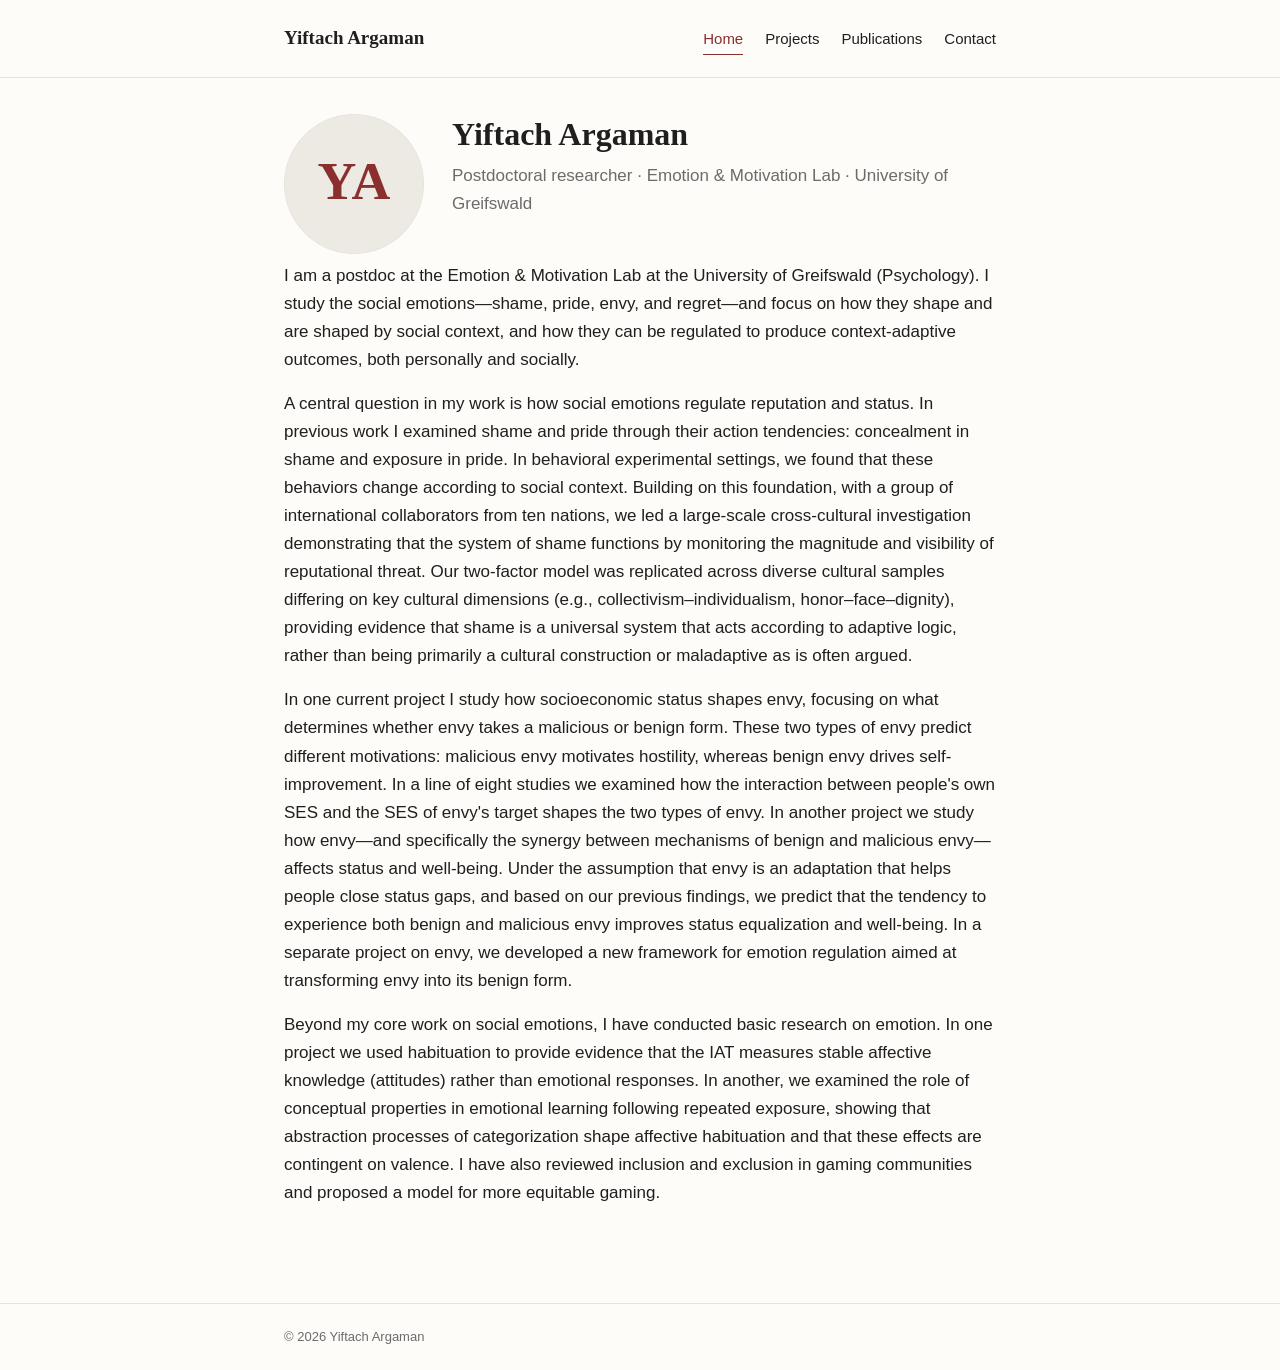
==== index.html @ 31ff94ba "Add files via upload" ====
<!doctype html>
<html lang="en">
<head>
<meta charset="utf-8">
<meta name="viewport" content="width=device-width, initial-scale=1">
<title>Yiftach Argaman</title>
<meta name="description" content="Yiftach Argaman — postdoctoral researcher in social emotions at the University of Greifswald.">
<link rel="stylesheet" href="styles.css">
</head>
<body>
<header class="site">
  <div class="container">
    <nav class="site">
      <span class="name">Yiftach Argaman</span>
      <a href="index.html" class="active">Home</a>
      <a href="projects.html">Projects</a>
      <a href="publications.html">Publications</a>
      <a href="contact.html">Contact</a>
    </nav>
  </div>
</header>

<main>
  <div class="container">
    <div class="hero">
      <img class="photo" src="profile.svg" alt="Yiftach Argaman">
      <div class="intro">
        <h1>Yiftach Argaman</h1>
        <p class="tagline">Postdoctoral researcher · Emotion &amp; Motivation Lab · University of Greifswald</p>
      </div>
    </div>

    <p>I am a postdoc at the Emotion &amp; Motivation Lab at the University of Greifswald (Psychology). I study the social emotions—shame, pride, envy, and regret—and focus on how they shape and are shaped by social context, and how they can be regulated to produce context-adaptive outcomes, both personally and socially.</p>

    <p>A central question in my work is how social emotions regulate reputation and status. In previous work I examined shame and pride through their action tendencies: concealment in shame and exposure in pride. In behavioral experimental settings, we found that these behaviors change according to social context. Building on this foundation, with a group of international collaborators from ten nations, we led a large-scale cross-cultural investigation demonstrating that the system of shame functions by monitoring the magnitude and visibility of reputational threat. Our two-factor model was replicated across diverse cultural samples differing on key cultural dimensions (e.g., collectivism–individualism, honor–face–dignity), providing evidence that shame is a universal system that acts according to adaptive logic, rather than being primarily a cultural construction or maladaptive as is often argued.</p>

    <p>In one current project I study how socioeconomic status shapes envy, focusing on what determines whether envy takes a malicious or benign form. These two types of envy predict different motivations: malicious envy motivates hostility, whereas benign envy drives self-improvement. In a line of eight studies we examined how the interaction between people's own SES and the SES of envy's target shapes the two types of envy. In another project we study how envy—and specifically the synergy between mechanisms of benign and malicious envy—affects status and well-being. Under the assumption that envy is an adaptation that helps people close status gaps, and based on our previous findings, we predict that the tendency to experience both benign and malicious envy improves status equalization and well-being. In a separate project on envy, we developed a new framework for emotion regulation aimed at transforming envy into its benign form.</p>

    <p>Beyond my core work on social emotions, I have conducted basic research on emotion. In one project we used habituation to provide evidence that the IAT measures stable affective knowledge (attitudes) rather than emotional responses. In another, we examined the role of conceptual properties in emotional learning following repeated exposure, showing that abstraction processes of categorization shape affective habituation and that these effects are contingent on valence. I have also reviewed inclusion and exclusion in gaming communities and proposed a model for more equitable gaming.</p>
  </div>
</main>

<footer class="site">
  <div class="container">© <span id="year"></span> Yiftach Argaman</div>
</footer>
<script>document.getElementById('year').textContent = new Date().getFullYear();</script>
</body>
</html>
---- styles.css ----
:root {
  --text: #1f1f1f;
  --muted: #6b6b6b;
  --accent: #8b2e2e;
  --bg: #fdfcf9;
  --rule: #e6e3dc;
  --max: 760px;
}

* { box-sizing: border-box; }
html { -webkit-text-size-adjust: 100%; }
body {
  margin: 0;
  font-family: -apple-system, BlinkMacSystemFont, "Segoe UI", "Helvetica Neue", Arial, sans-serif;
  font-size: 17px;
  line-height: 1.65;
  color: var(--text);
  background: var(--bg);
}

header.site { border-bottom: 1px solid var(--rule); }
.container { max-width: var(--max); margin: 0 auto; padding: 0 24px; }

nav.site {
  display: flex;
  flex-wrap: wrap;
  gap: 22px;
  padding: 22px 0;
  align-items: baseline;
}
nav.site .name {
  font-family: Georgia, "Times New Roman", serif;
  font-weight: 600;
  font-size: 19px;
  margin-right: auto;
}
nav.site a {
  color: var(--text);
  text-decoration: none;
  border-bottom: 1px solid transparent;
  padding-bottom: 2px;
  font-size: 15px;
}
nav.site a:hover, nav.site a.active {
  border-bottom-color: var(--accent);
  color: var(--accent);
}

main { padding: 36px 0 80px; }

h1, h2, h3 {
  font-family: Georgia, "Times New Roman", serif;
  font-weight: 600;
  color: var(--text);
}
h1 { font-size: 32px; line-height: 1.25; margin: 0 0 8px; }
h2 { font-size: 22px; margin: 36px 0 12px; }
h3 { font-size: 18px; margin: 24px 0 6px; }
.tagline { color: var(--muted); margin: 0 0 28px; font-size: 17px; }
p { margin: 0 0 16px; }

a {
  color: var(--accent);
  text-decoration: none;
  border-bottom: 1px solid rgba(139, 46, 46, 0.25);
}
a:hover { border-bottom-color: var(--accent); }

/* Home hero */
.hero {
  display: flex;
  gap: 28px;
  align-items: flex-start;
  margin-bottom: 8px;
}
.hero .photo {
  flex: 0 0 140px;
  width: 140px;
  height: 140px;
  border-radius: 50%;
  object-fit: cover;
  background: #eceae3;
  border: 1px solid var(--rule);
  display: block;
}
.hero .intro { flex: 1; min-width: 0; }

@media (max-width: 560px) {
  .hero { flex-direction: column; }
  .hero .photo { width: 120px; height: 120px; flex: 0 0 auto; }
  h1 { font-size: 26px; }
  body { font-size: 16px; }
}

/* Publications */
.pub-list { list-style: none; padding: 0; margin: 0; }
.pub-list li { padding: 18px 0; border-bottom: 1px solid var(--rule); }
.pub-list li:last-child { border-bottom: 0; }
.pub-links { font-size: 14px; margin-top: 6px; }
.pub-links a { margin-right: 14px; }
.year-tag {
  display: inline-block;
  font-size: 12px;
  letter-spacing: 0.05em;
  text-transform: uppercase;
  color: var(--muted);
  margin-bottom: 4px;
}

/* Projects */
.project { padding: 16px 0; border-bottom: 1px solid var(--rule); }
.project:last-child { border-bottom: 0; }
.project h3 { margin: 0 0 4px; }
.project p { margin: 0; }

footer.site {
  border-top: 1px solid var(--rule);
  padding: 22px 0;
  font-size: 13px;
  color: var(--muted);
}
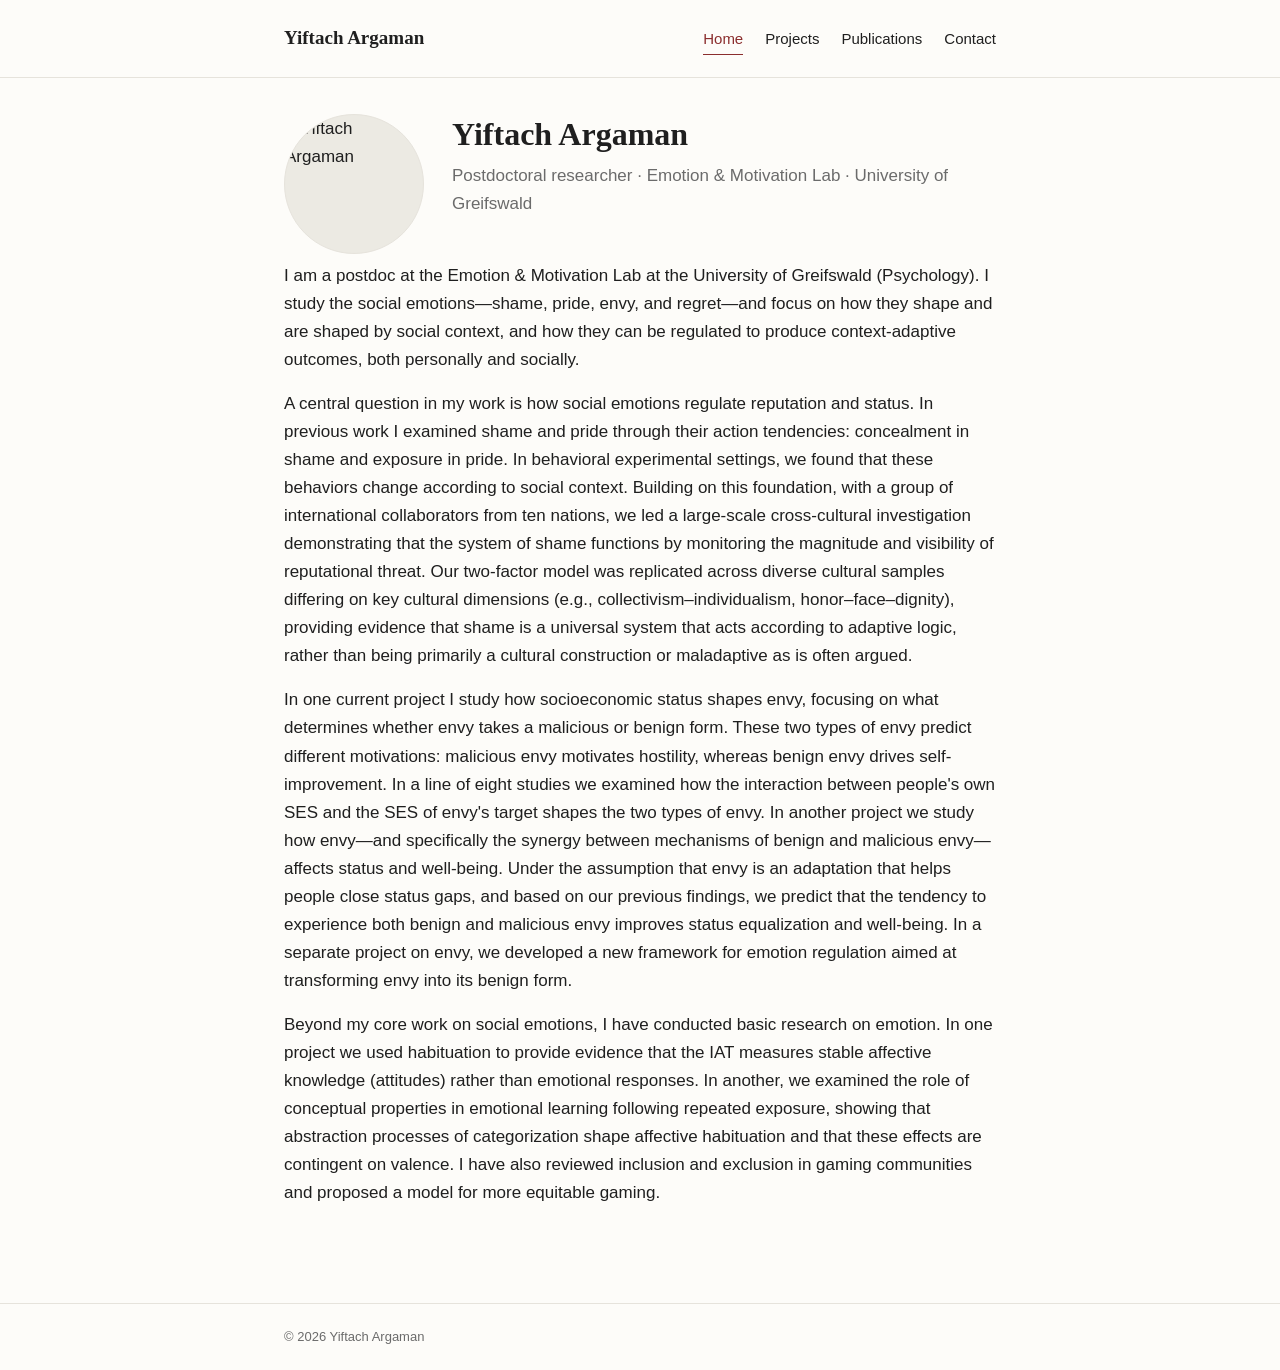
==== commit c934eee8: "Add files via upload" ====
--- a/index.html
+++ b/index.html
@@ -23,7 +23,7 @@
 <main>
   <div class="container">
     <div class="hero">
-      <img class="photo" src="profile.svg" alt="Yiftach Argaman">
+      <img class="photo" src="profile.jpg" alt="Yiftach Argaman">
       <div class="intro">
         <h1>Yiftach Argaman</h1>
         <p class="tagline">Postdoctoral researcher · Emotion &amp; Motivation Lab · University of Greifswald</p>
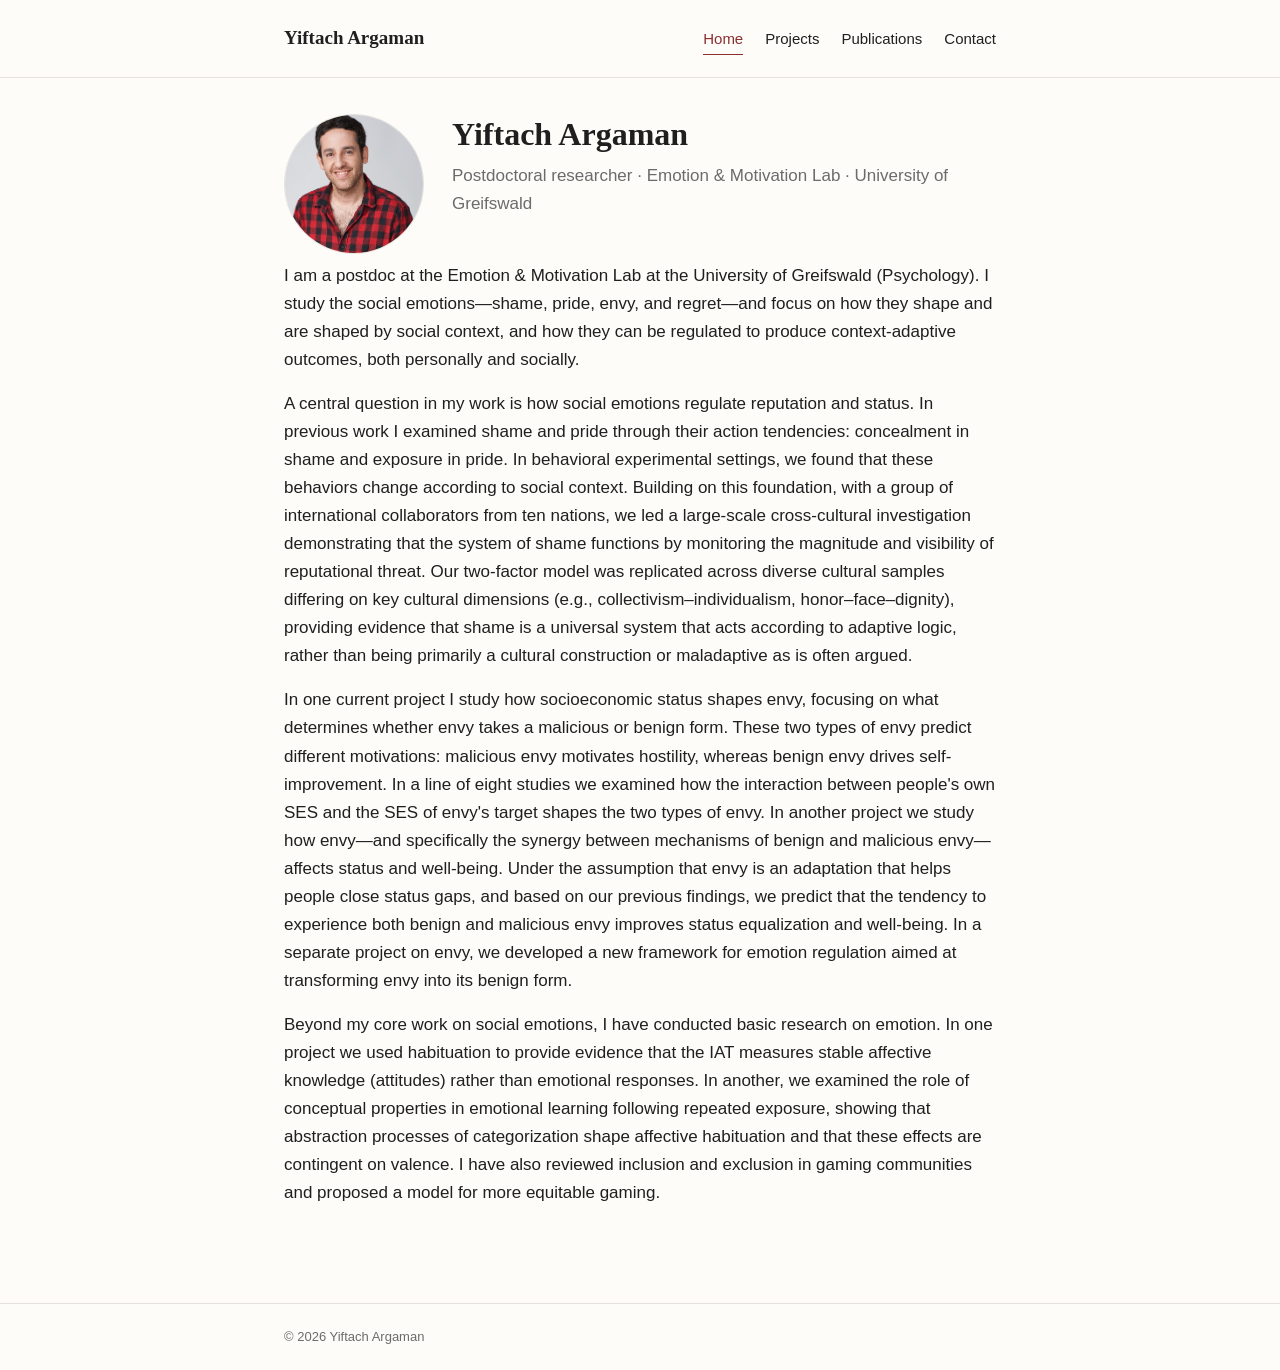
==== commit 0259ac6e: "Update index.html" ====
--- a/index.html
+++ b/index.html
@@ -23,7 +23,7 @@
 <main>
   <div class="container">
     <div class="hero">
-      <img class="photo" src="profile.jpg" alt="Yiftach Argaman">
+      <img class="photo" src="profile.jpeg" alt="Yiftach Argaman">
       <div class="intro">
         <h1>Yiftach Argaman</h1>
         <p class="tagline">Postdoctoral researcher · Emotion &amp; Motivation Lab · University of Greifswald</p>
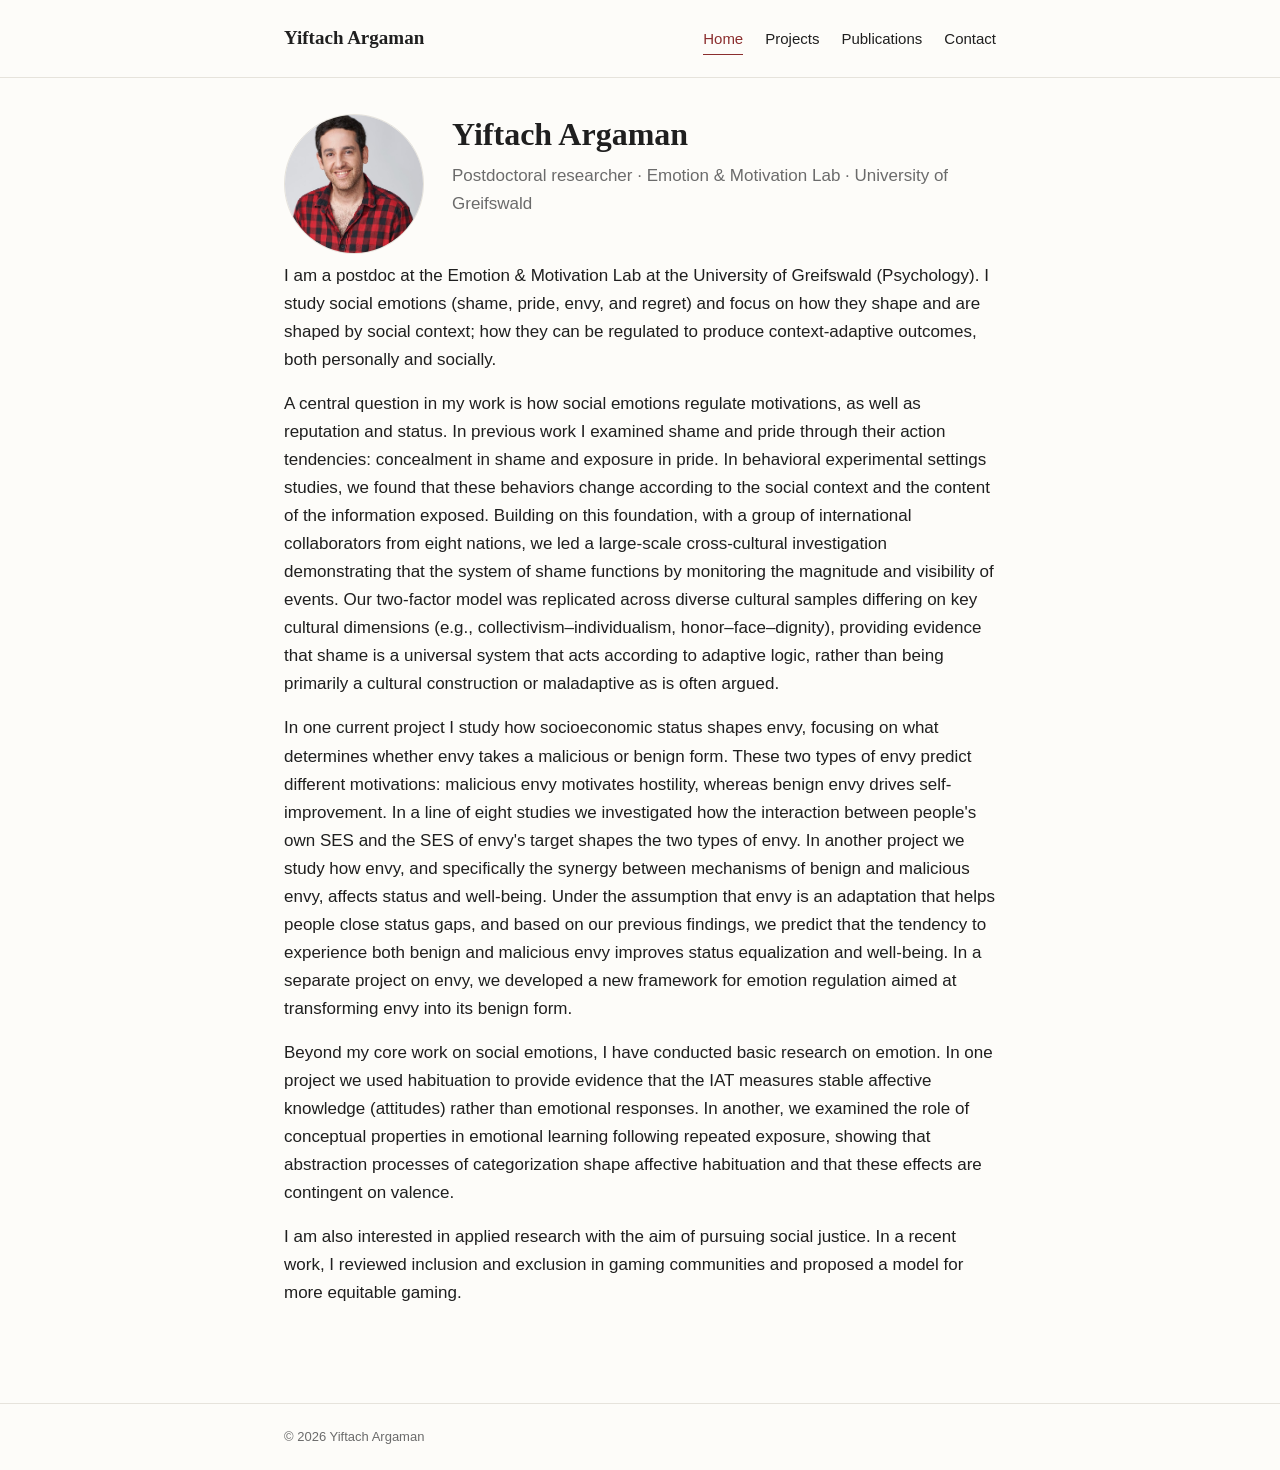
==== commit 138efe31: "Update index.html" ====
--- a/index.html
+++ b/index.html
@@ -30,13 +30,15 @@
       </div>
     </div>
 
-    <p>I am a postdoc at the Emotion &amp; Motivation Lab at the University of Greifswald (Psychology). I study the social emotions—shame, pride, envy, and regret—and focus on how they shape and are shaped by social context, and how they can be regulated to produce context-adaptive outcomes, both personally and socially.</p>
+    <p>I am a postdoc at the Emotion &amp; Motivation Lab at the University of Greifswald (Psychology). I study social emotions (shame, pride, envy, and regret) and focus on how they shape and are shaped by social context; how they can be regulated to produce context-adaptive outcomes, both personally and socially.</p>
 
-    <p>A central question in my work is how social emotions regulate reputation and status. In previous work I examined shame and pride through their action tendencies: concealment in shame and exposure in pride. In behavioral experimental settings, we found that these behaviors change according to social context. Building on this foundation, with a group of international collaborators from ten nations, we led a large-scale cross-cultural investigation demonstrating that the system of shame functions by monitoring the magnitude and visibility of reputational threat. Our two-factor model was replicated across diverse cultural samples differing on key cultural dimensions (e.g., collectivism–individualism, honor–face–dignity), providing evidence that shame is a universal system that acts according to adaptive logic, rather than being primarily a cultural construction or maladaptive as is often argued.</p>
+    <p>A central question in my work is how social emotions regulate motivations, as well as reputation and status. In previous work I examined shame and pride through their action tendencies: concealment in shame and exposure in pride. In behavioral experimental settings studies, we found that these behaviors change according to the social context and the content of the information exposed. Building on this foundation, with a group of international collaborators from eight nations, we led a large-scale cross-cultural investigation demonstrating that the system of shame functions by monitoring the magnitude and visibility of events. Our two-factor model was replicated across diverse cultural samples differing on key cultural dimensions (e.g., collectivism–individualism, honor–face–dignity), providing evidence that shame is a universal system that acts according to adaptive logic, rather than being primarily a cultural construction or maladaptive as is often argued.</p>
 
-    <p>In one current project I study how socioeconomic status shapes envy, focusing on what determines whether envy takes a malicious or benign form. These two types of envy predict different motivations: malicious envy motivates hostility, whereas benign envy drives self-improvement. In a line of eight studies we examined how the interaction between people's own SES and the SES of envy's target shapes the two types of envy. In another project we study how envy—and specifically the synergy between mechanisms of benign and malicious envy—affects status and well-being. Under the assumption that envy is an adaptation that helps people close status gaps, and based on our previous findings, we predict that the tendency to experience both benign and malicious envy improves status equalization and well-being. In a separate project on envy, we developed a new framework for emotion regulation aimed at transforming envy into its benign form.</p>
+    <p>In one current project I study how socioeconomic status shapes envy, focusing on what determines whether envy takes a malicious or benign form. These two types of envy predict different motivations: malicious envy motivates hostility, whereas benign envy drives self-improvement. In a line of eight studies we investigated how the interaction between people's own SES and the SES of envy's target shapes the two types of envy. In another project we study how envy, and specifically the synergy between mechanisms of benign and malicious envy, affects status and well-being. Under the assumption that envy is an adaptation that helps people close status gaps, and based on our previous findings, we predict that the tendency to experience both benign and malicious envy improves status equalization and well-being. In a separate project on envy, we developed a new framework for emotion regulation aimed at transforming envy into its benign form.</p>
 
-    <p>Beyond my core work on social emotions, I have conducted basic research on emotion. In one project we used habituation to provide evidence that the IAT measures stable affective knowledge (attitudes) rather than emotional responses. In another, we examined the role of conceptual properties in emotional learning following repeated exposure, showing that abstraction processes of categorization shape affective habituation and that these effects are contingent on valence. I have also reviewed inclusion and exclusion in gaming communities and proposed a model for more equitable gaming.</p>
+    <p>Beyond my core work on social emotions, I have conducted basic research on emotion. In one project we used habituation to provide evidence that the IAT measures stable affective knowledge (attitudes) rather than emotional responses. In another, we examined the role of conceptual properties in emotional learning following repeated exposure, showing that abstraction processes of categorization shape affective habituation and that these effects are contingent on valence.</p> 
+    
+    <p>I am also interested in applied research with the aim of pursuing social justice. In a recent work, I reviewed inclusion and exclusion in gaming communities and proposed a model for more equitable gaming.</p>
   </div>
 </main>
 
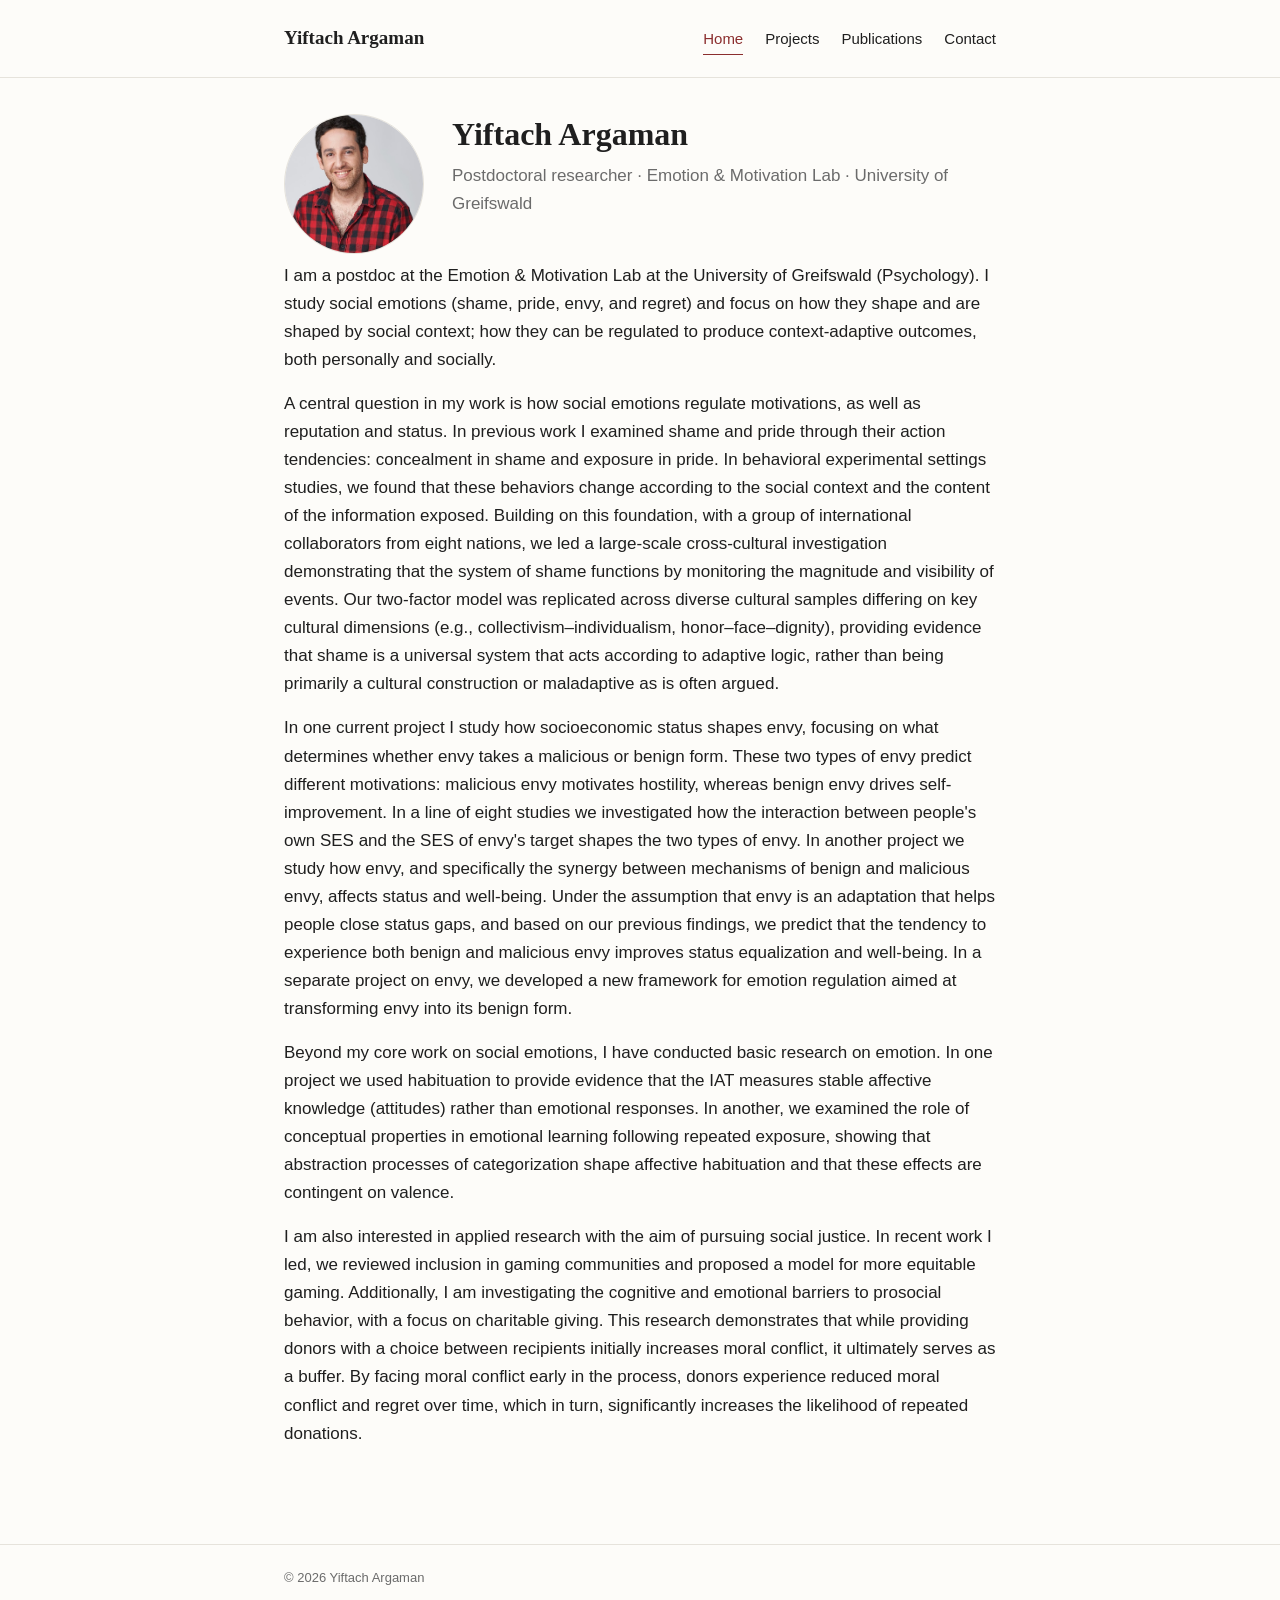
==== commit 6c25978e: "Update index.html" ====
--- a/index.html
+++ b/index.html
@@ -38,7 +38,7 @@
 
     <p>Beyond my core work on social emotions, I have conducted basic research on emotion. In one project we used habituation to provide evidence that the IAT measures stable affective knowledge (attitudes) rather than emotional responses. In another, we examined the role of conceptual properties in emotional learning following repeated exposure, showing that abstraction processes of categorization shape affective habituation and that these effects are contingent on valence.</p> 
     
-    <p>I am also interested in applied research with the aim of pursuing social justice. In a recent work, I reviewed inclusion and exclusion in gaming communities and proposed a model for more equitable gaming.</p>
+    <p>I am also interested in applied research with the aim of pursuing social justice. In recent work I led, we reviewed inclusion in gaming communities and proposed a model for more equitable gaming. Additionally, I am investigating the cognitive and emotional barriers to prosocial behavior, with a focus on charitable giving. This research demonstrates that while providing donors with a choice between recipients initially increases moral conflict, it ultimately serves as a buffer. By facing moral conflict early in the process, donors experience reduced moral conflict and regret over time, which in turn, significantly increases the likelihood of repeated donations.</p>
   </div>
 </main>
 
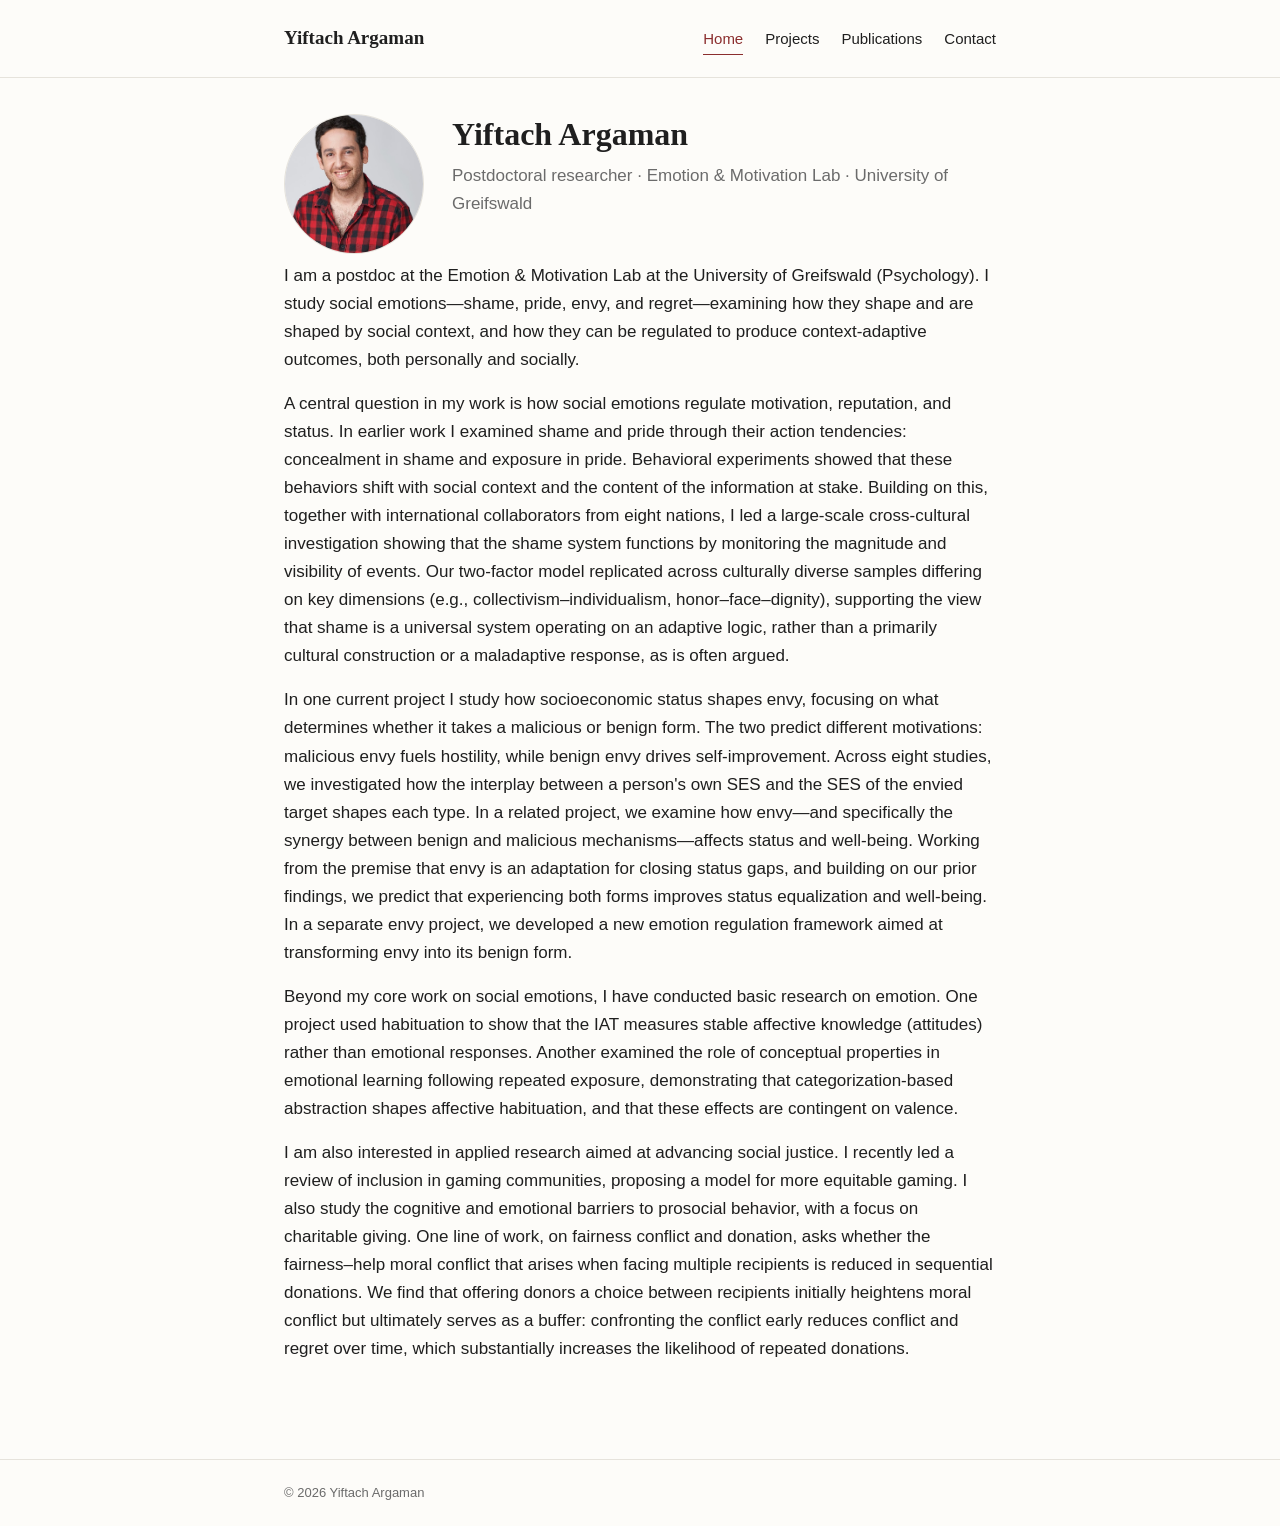
==== commit 905ce46e: "Add files via upload" ====
--- a/index.html
+++ b/index.html
@@ -1,6 +1,7 @@
 <!doctype html>
 <html lang="en">
 <head>
+<meta name="google-site-verification" content="WyiFyaRzgyPe4Vfk2aZZRbiuQGdfLKsLaKZh_rSBrdE" />
 <meta charset="utf-8">
 <meta name="viewport" content="width=device-width, initial-scale=1">
 <title>Yiftach Argaman</title>
@@ -19,7 +20,6 @@
     </nav>
   </div>
 </header>
-
 <main>
   <div class="container">
     <div class="hero">
@@ -29,19 +29,14 @@
         <p class="tagline">Postdoctoral researcher · Emotion &amp; Motivation Lab · University of Greifswald</p>
       </div>
     </div>
+    <p>I am a postdoc at the Emotion &amp; Motivation Lab at the University of Greifswald (Psychology). I study social emotions—shame, pride, envy, and regret—examining how they shape and are shaped by social context, and how they can be regulated to produce context-adaptive outcomes, both personally and socially.</p>
+    <p>A central question in my work is how social emotions regulate motivation, reputation, and status. In earlier work I examined shame and pride through their action tendencies: concealment in shame and exposure in pride. Behavioral experiments showed that these behaviors shift with social context and the content of the information at stake. Building on this, together with international collaborators from eight nations, I led a large-scale cross-cultural investigation showing that the shame system functions by monitoring the magnitude and visibility of events. Our two-factor model replicated across culturally diverse samples differing on key dimensions (e.g., collectivism–individualism, honor–face–dignity), supporting the view that shame is a universal system operating on an adaptive logic, rather than a primarily cultural construction or a maladaptive response, as is often argued.</p>
+    <p>In one current project I study how socioeconomic status shapes envy, focusing on what determines whether it takes a malicious or benign form. The two predict different motivations: malicious envy fuels hostility, while benign envy drives self-improvement. Across eight studies, we investigated how the interplay between a person's own SES and the SES of the envied target shapes each type. In a related project, we examine how envy—and specifically the synergy between benign and malicious mechanisms—affects status and well-being. Working from the premise that envy is an adaptation for closing status gaps, and building on our prior findings, we predict that experiencing both forms improves status equalization and well-being. In a separate envy project, we developed a new emotion regulation framework aimed at transforming envy into its benign form.</p>
+    <p>Beyond my core work on social emotions, I have conducted basic research on emotion. One project used habituation to show that the IAT measures stable affective knowledge (attitudes) rather than emotional responses. Another examined the role of conceptual properties in emotional learning following repeated exposure, demonstrating that categorization-based abstraction shapes affective habituation, and that these effects are contingent on valence.</p>
 
-    <p>I am a postdoc at the Emotion &amp; Motivation Lab at the University of Greifswald (Psychology). I study social emotions (shame, pride, envy, and regret) and focus on how they shape and are shaped by social context; how they can be regulated to produce context-adaptive outcomes, both personally and socially.</p>
-
-    <p>A central question in my work is how social emotions regulate motivations, as well as reputation and status. In previous work I examined shame and pride through their action tendencies: concealment in shame and exposure in pride. In behavioral experimental settings studies, we found that these behaviors change according to the social context and the content of the information exposed. Building on this foundation, with a group of international collaborators from eight nations, we led a large-scale cross-cultural investigation demonstrating that the system of shame functions by monitoring the magnitude and visibility of events. Our two-factor model was replicated across diverse cultural samples differing on key cultural dimensions (e.g., collectivism–individualism, honor–face–dignity), providing evidence that shame is a universal system that acts according to adaptive logic, rather than being primarily a cultural construction or maladaptive as is often argued.</p>
-
-    <p>In one current project I study how socioeconomic status shapes envy, focusing on what determines whether envy takes a malicious or benign form. These two types of envy predict different motivations: malicious envy motivates hostility, whereas benign envy drives self-improvement. In a line of eight studies we investigated how the interaction between people's own SES and the SES of envy's target shapes the two types of envy. In another project we study how envy, and specifically the synergy between mechanisms of benign and malicious envy, affects status and well-being. Under the assumption that envy is an adaptation that helps people close status gaps, and based on our previous findings, we predict that the tendency to experience both benign and malicious envy improves status equalization and well-being. In a separate project on envy, we developed a new framework for emotion regulation aimed at transforming envy into its benign form.</p>
-
-    <p>Beyond my core work on social emotions, I have conducted basic research on emotion. In one project we used habituation to provide evidence that the IAT measures stable affective knowledge (attitudes) rather than emotional responses. In another, we examined the role of conceptual properties in emotional learning following repeated exposure, showing that abstraction processes of categorization shape affective habituation and that these effects are contingent on valence.</p> 
-    
-    <p>I am also interested in applied research with the aim of pursuing social justice. In recent work I led, we reviewed inclusion in gaming communities and proposed a model for more equitable gaming. Additionally, I am investigating the cognitive and emotional barriers to prosocial behavior, with a focus on charitable giving. This research demonstrates that while providing donors with a choice between recipients initially increases moral conflict, it ultimately serves as a buffer. By facing moral conflict early in the process, donors experience reduced moral conflict and regret over time, which in turn, significantly increases the likelihood of repeated donations.</p>
+    <p>I am also interested in applied research aimed at advancing social justice. I recently led a review of inclusion in gaming communities, proposing a model for more equitable gaming. I also study the cognitive and emotional barriers to prosocial behavior, with a focus on charitable giving. One line of work, on fairness conflict and donation, asks whether the fairness–help moral conflict that arises when facing multiple recipients is reduced in sequential donations. We find that offering donors a choice between recipients initially heightens moral conflict but ultimately serves as a buffer: confronting the conflict early reduces conflict and regret over time, which substantially increases the likelihood of repeated donations.</p>
   </div>
 </main>
-
 <footer class="site">
   <div class="container">© <span id="year"></span> Yiftach Argaman</div>
 </footer>
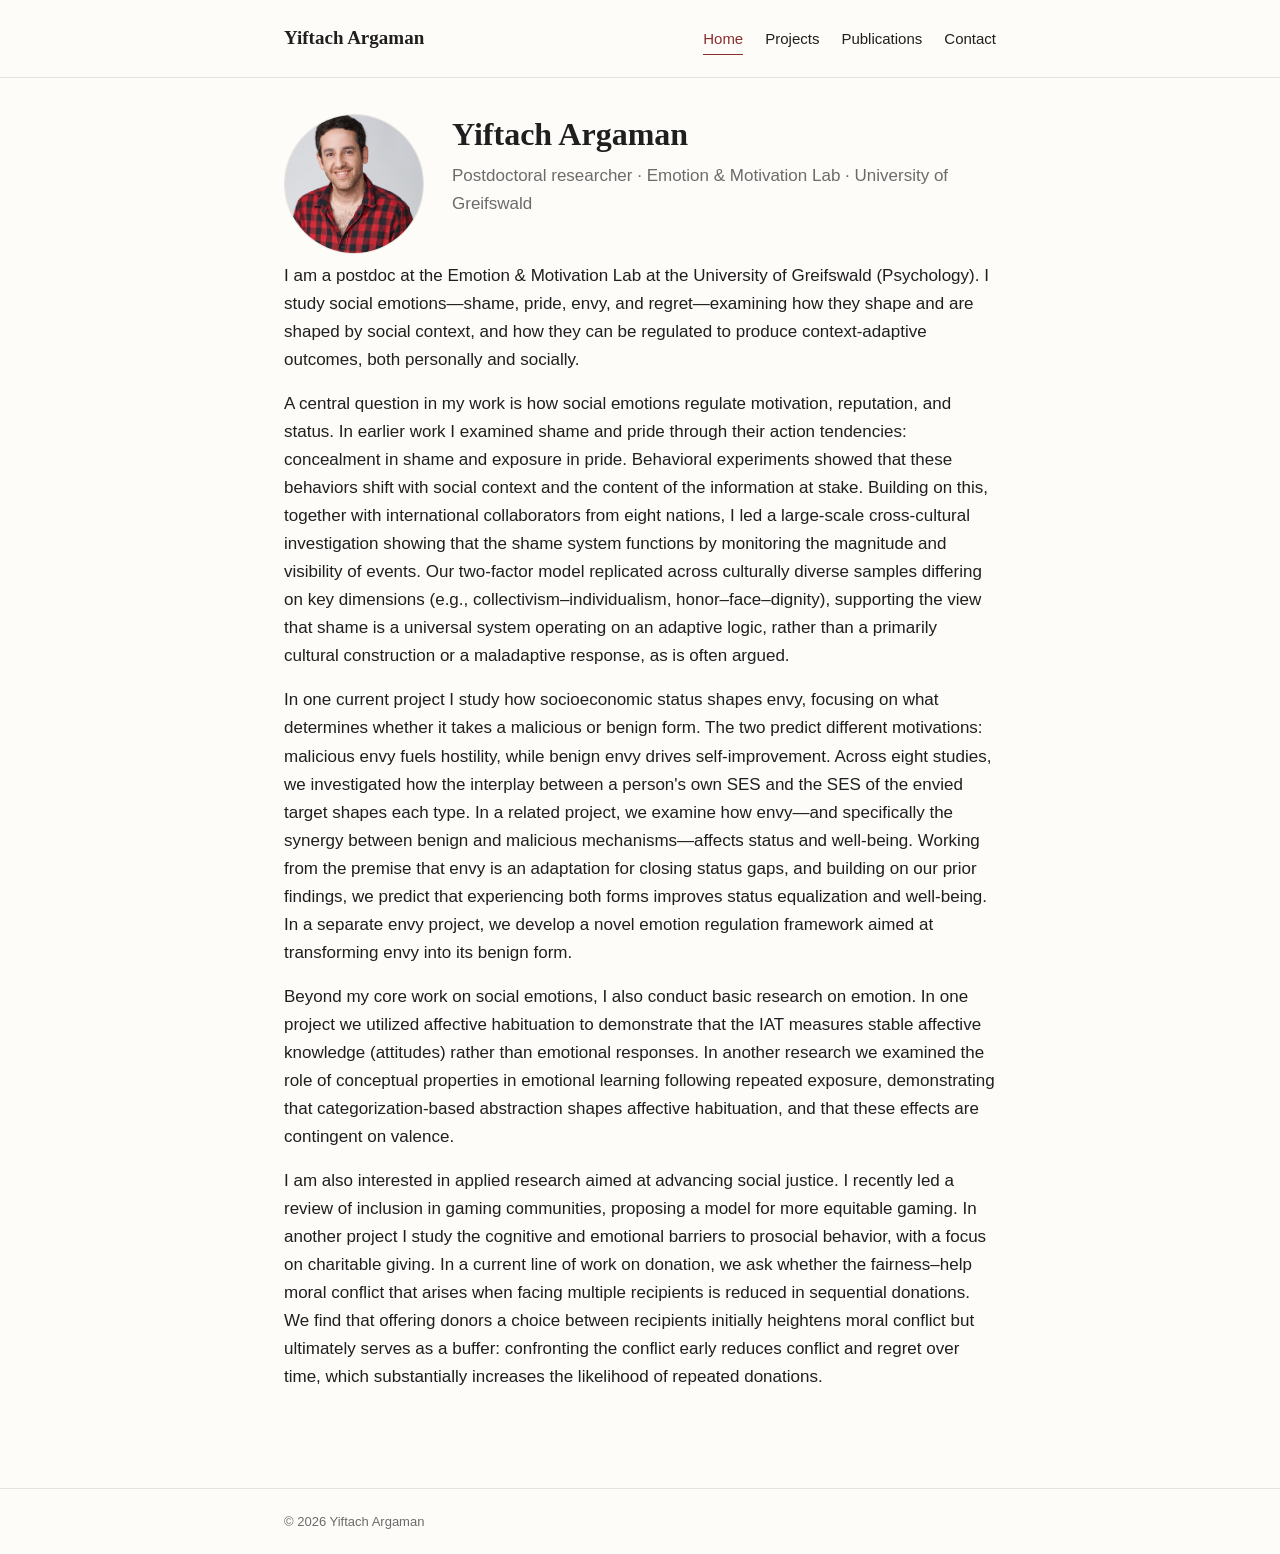
==== commit 6631708d: "Update index.html" ====
--- a/index.html
+++ b/index.html
@@ -31,10 +31,9 @@
     </div>
     <p>I am a postdoc at the Emotion &amp; Motivation Lab at the University of Greifswald (Psychology). I study social emotions—shame, pride, envy, and regret—examining how they shape and are shaped by social context, and how they can be regulated to produce context-adaptive outcomes, both personally and socially.</p>
     <p>A central question in my work is how social emotions regulate motivation, reputation, and status. In earlier work I examined shame and pride through their action tendencies: concealment in shame and exposure in pride. Behavioral experiments showed that these behaviors shift with social context and the content of the information at stake. Building on this, together with international collaborators from eight nations, I led a large-scale cross-cultural investigation showing that the shame system functions by monitoring the magnitude and visibility of events. Our two-factor model replicated across culturally diverse samples differing on key dimensions (e.g., collectivism–individualism, honor–face–dignity), supporting the view that shame is a universal system operating on an adaptive logic, rather than a primarily cultural construction or a maladaptive response, as is often argued.</p>
-    <p>In one current project I study how socioeconomic status shapes envy, focusing on what determines whether it takes a malicious or benign form. The two predict different motivations: malicious envy fuels hostility, while benign envy drives self-improvement. Across eight studies, we investigated how the interplay between a person's own SES and the SES of the envied target shapes each type. In a related project, we examine how envy—and specifically the synergy between benign and malicious mechanisms—affects status and well-being. Working from the premise that envy is an adaptation for closing status gaps, and building on our prior findings, we predict that experiencing both forms improves status equalization and well-being. In a separate envy project, we developed a new emotion regulation framework aimed at transforming envy into its benign form.</p>
-    <p>Beyond my core work on social emotions, I have conducted basic research on emotion. One project used habituation to show that the IAT measures stable affective knowledge (attitudes) rather than emotional responses. Another examined the role of conceptual properties in emotional learning following repeated exposure, demonstrating that categorization-based abstraction shapes affective habituation, and that these effects are contingent on valence.</p>
-
-    <p>I am also interested in applied research aimed at advancing social justice. I recently led a review of inclusion in gaming communities, proposing a model for more equitable gaming. I also study the cognitive and emotional barriers to prosocial behavior, with a focus on charitable giving. One line of work, on fairness conflict and donation, asks whether the fairness–help moral conflict that arises when facing multiple recipients is reduced in sequential donations. We find that offering donors a choice between recipients initially heightens moral conflict but ultimately serves as a buffer: confronting the conflict early reduces conflict and regret over time, which substantially increases the likelihood of repeated donations.</p>
+    <p>In one current project I study how socioeconomic status shapes envy, focusing on what determines whether it takes a malicious or benign form. The two predict different motivations: malicious envy fuels hostility, while benign envy drives self-improvement. Across eight studies, we investigated how the interplay between a person's own SES and the SES of the envied target shapes each type. In a related project, we examine how envy—and specifically the synergy between benign and malicious mechanisms—affects status and well-being. Working from the premise that envy is an adaptation for closing status gaps, and building on our prior findings, we predict that experiencing both forms improves status equalization and well-being. In a separate envy project, we develop a novel emotion regulation framework aimed at transforming envy into its benign form.</p>
+    <p>Beyond my core work on social emotions, I also conduct basic research on emotion. In one project we utilized affective habituation to demonstrate that the IAT measures stable affective knowledge (attitudes) rather than emotional responses. In another research we examined the role of conceptual properties in emotional learning following repeated exposure, demonstrating that categorization-based abstraction shapes affective habituation, and that these effects are contingent on valence.</p>
+    <p>I am also interested in applied research aimed at advancing social justice. I recently led a review of inclusion in gaming communities, proposing a model for more equitable gaming. In another project I study the cognitive and emotional barriers to prosocial behavior, with a focus on charitable giving. In a current line of work on donation, we ask whether the fairness–help moral conflict that arises when facing multiple recipients is reduced in sequential donations. We find that offering donors a choice between recipients initially heightens moral conflict but ultimately serves as a buffer: confronting the conflict early reduces conflict and regret over time, which substantially increases the likelihood of repeated donations.</p>
   </div>
 </main>
 <footer class="site">
